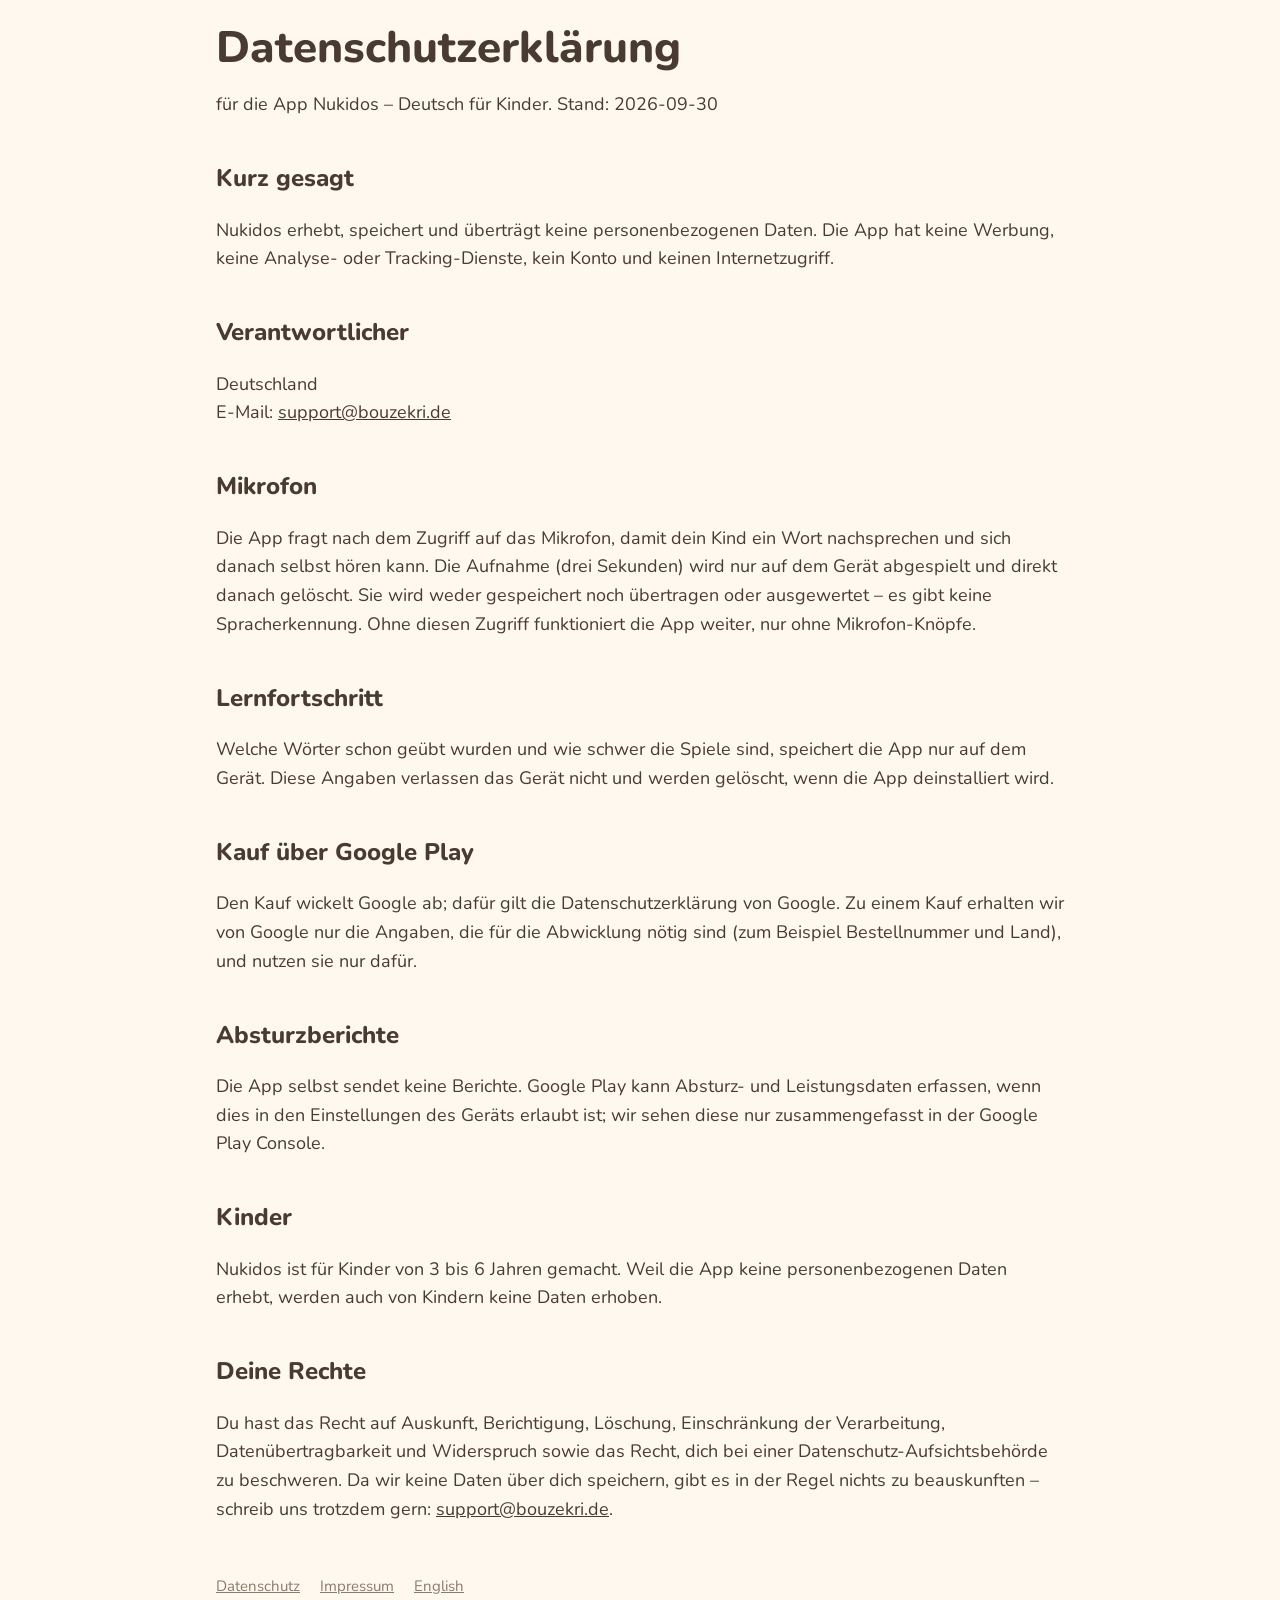
==== datenschutz.html @ 16a5215c "Site: landing page, Datenschutz, Impressum Rendered by `nuki site` from nukidos 3b53cd6 (contact: em" ====
<!doctype html>
<html lang="de">
<head>
<meta charset="utf-8">
<meta name="viewport" content="width=device-width, initial-scale=1">
<title>Datenschutz – Nukidos</title>
<meta name="description" content="Deutsch lernen mit Bildern, Stimme und Spielen – für Kinder von 3 bis 6.">
<link rel="icon" href="icon.png">
<link rel="stylesheet" href="style.css">
</head>
<body>
<main class="legal">
<h1>Datenschutzerklärung</h1>
<p>für die App Nukidos – Deutsch für Kinder. Stand: 2026-09-30</p>

<h2>Kurz gesagt</h2>
<p>Nukidos erhebt, speichert und überträgt keine personenbezogenen Daten. Die App hat keine Werbung,
keine Analyse- oder Tracking-Dienste, kein Konto und keinen Internetzugriff.</p>

<h2>Verantwortlicher</h2>
<p>Deutschland<br>E-Mail: <a href="mailto:support@bouzekri.de">support@bouzekri.de</a></p>

<h2>Mikrofon</h2>
<p>Die App fragt nach dem Zugriff auf das Mikrofon, damit dein Kind ein Wort nachsprechen und sich
danach selbst hören kann. Die Aufnahme (drei Sekunden) wird nur auf dem Gerät abgespielt und direkt
danach gelöscht. Sie wird weder gespeichert noch übertragen oder ausgewertet – es gibt keine
Spracherkennung. Ohne diesen Zugriff funktioniert die App weiter, nur ohne Mikrofon-Knöpfe.</p>

<h2>Lernfortschritt</h2>
<p>Welche Wörter schon geübt wurden und wie schwer die Spiele sind, speichert die App nur auf dem
Gerät. Diese Angaben verlassen das Gerät nicht und werden gelöscht, wenn die App deinstalliert wird.</p>

<h2>Kauf über Google Play</h2>
<p>Den Kauf wickelt Google ab; dafür gilt die Datenschutzerklärung von Google. Zu einem Kauf erhalten
wir von Google nur die Angaben, die für die Abwicklung nötig sind (zum Beispiel Bestellnummer und
Land), und nutzen sie nur dafür.</p>

<h2>Absturzberichte</h2>
<p>Die App selbst sendet keine Berichte. Google Play kann Absturz- und Leistungsdaten erfassen, wenn
dies in den Einstellungen des Geräts erlaubt ist; wir sehen diese nur zusammengefasst in der Google
Play Console.</p>

<h2>Kinder</h2>
<p>Nukidos ist für Kinder von 3 bis 6 Jahren gemacht. Weil die App keine personenbezogenen Daten
erhebt, werden auch von Kindern keine Daten erhoben.</p>

<h2>Deine Rechte</h2>
<p>Du hast das Recht auf Auskunft, Berichtigung, Löschung, Einschränkung der Verarbeitung,
Datenübertragbarkeit und Widerspruch sowie das Recht, dich bei einer Datenschutz-Aufsichtsbehörde zu
beschweren. Da wir keine Daten über dich speichern, gibt es in der Regel nichts zu beauskunften –
schreib uns trotzdem gern: <a href="mailto:support@bouzekri.de">support@bouzekri.de</a>.</p>
</main>
<footer>
  <a href="datenschutz.html">Datenschutz</a>
  <a href="impressum.html">Impressum</a>
  <a href="en/index.html">English</a>
</footer>
</body>
</html>
---- style.css ----
@font-face { font-family: Nunito; src: url(fonts/Nunito-Regular.ttf); font-weight: 400; }
@font-face { font-family: Nunito; src: url(fonts/Nunito-ExtraBold.ttf); font-weight: 800; }
:root { --paper: #FFF8EE; --ink: #4A3B32; --soft: #8C7A6B; --yellow: #F6D365; --card: #FFFFFF; }
* { box-sizing: border-box; }
body { margin: 0; background: var(--paper); color: var(--ink); font: 18px/1.6 Nunito, system-ui, sans-serif; }
main, footer { max-width: 880px; margin: 0 auto; padding: 0 16px; }
header.hero { background: var(--yellow); padding: 40px 16px 32px; }
header.hero .inner { max-width: 880px; margin: 0 auto; display: flex; gap: 28px; align-items: center; flex-wrap: wrap; }
header.hero img { width: 128px; height: 128px; border-radius: 28px; box-shadow: 0 6px 20px rgba(74,59,50,.25); }
h1 { font-weight: 800; font-size: 44px; line-height: 1.1; margin: 0 0 8px; }
h2 { font-weight: 800; font-size: 24px; margin: 40px 0 8px; }
.tagline { font-size: 20px; margin: 0; }
.button { display: inline-block; margin-top: 16px; padding: 12px 22px; border-radius: 999px; background: var(--ink);
  color: var(--paper); text-decoration: none; font-weight: 800; }
.shots { display: grid; grid-template-columns: repeat(auto-fit, minmax(240px, 1fr)); gap: 16px; margin: 32px 0; }
.shots img { width: 100%; border-radius: 16px; box-shadow: 0 4px 14px rgba(74,59,50,.18); }
.description { white-space: pre-line; }
footer { padding: 32px 16px 48px; color: var(--soft); font-size: 15px; }
footer a { color: var(--soft); margin-right: 16px; }
.legal { padding-top: 24px; }
a { color: var(--ink); }
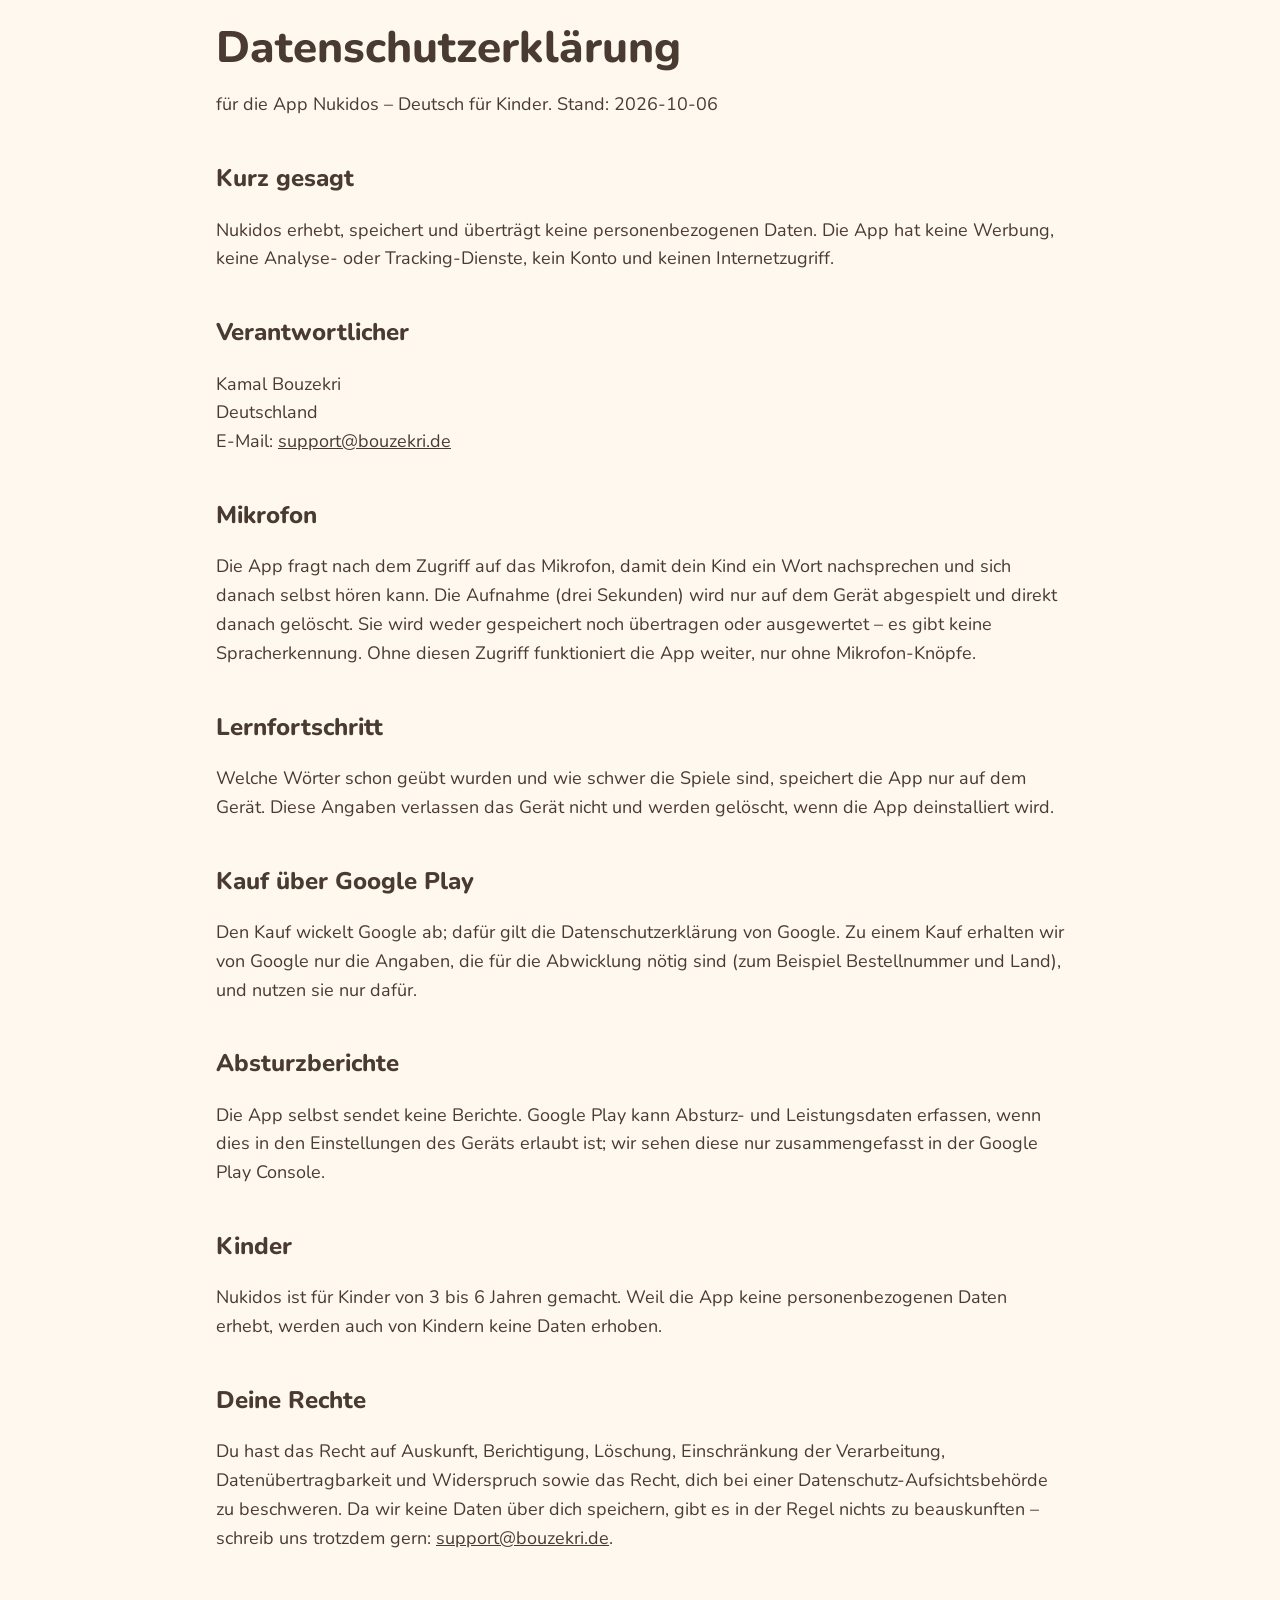
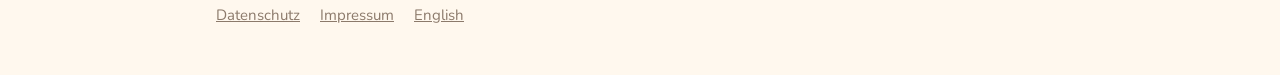
==== commit d19a21a5: "Privacy policy and Impressum: name the developer Play rejected the policy as invalid; it named no de" ====
--- a/datenschutz.html
+++ b/datenschutz.html
@@ -11,14 +11,14 @@
 <body>
 <main class="legal">
 <h1>Datenschutzerklärung</h1>
-<p>für die App Nukidos – Deutsch für Kinder. Stand: 2026-09-30</p>
+<p>für die App Nukidos – Deutsch für Kinder. Stand: 2026-10-06</p>
 
 <h2>Kurz gesagt</h2>
 <p>Nukidos erhebt, speichert und überträgt keine personenbezogenen Daten. Die App hat keine Werbung,
 keine Analyse- oder Tracking-Dienste, kein Konto und keinen Internetzugriff.</p>
 
 <h2>Verantwortlicher</h2>
-<p>Deutschland<br>E-Mail: <a href="mailto:support@bouzekri.de">support@bouzekri.de</a></p>
+<p>Kamal Bouzekri<br>Deutschland<br>E-Mail: <a href="mailto:support@bouzekri.de">support@bouzekri.de</a></p>
 
 <h2>Mikrofon</h2>
 <p>Die App fragt nach dem Zugriff auf das Mikrofon, damit dein Kind ein Wort nachsprechen und sich
